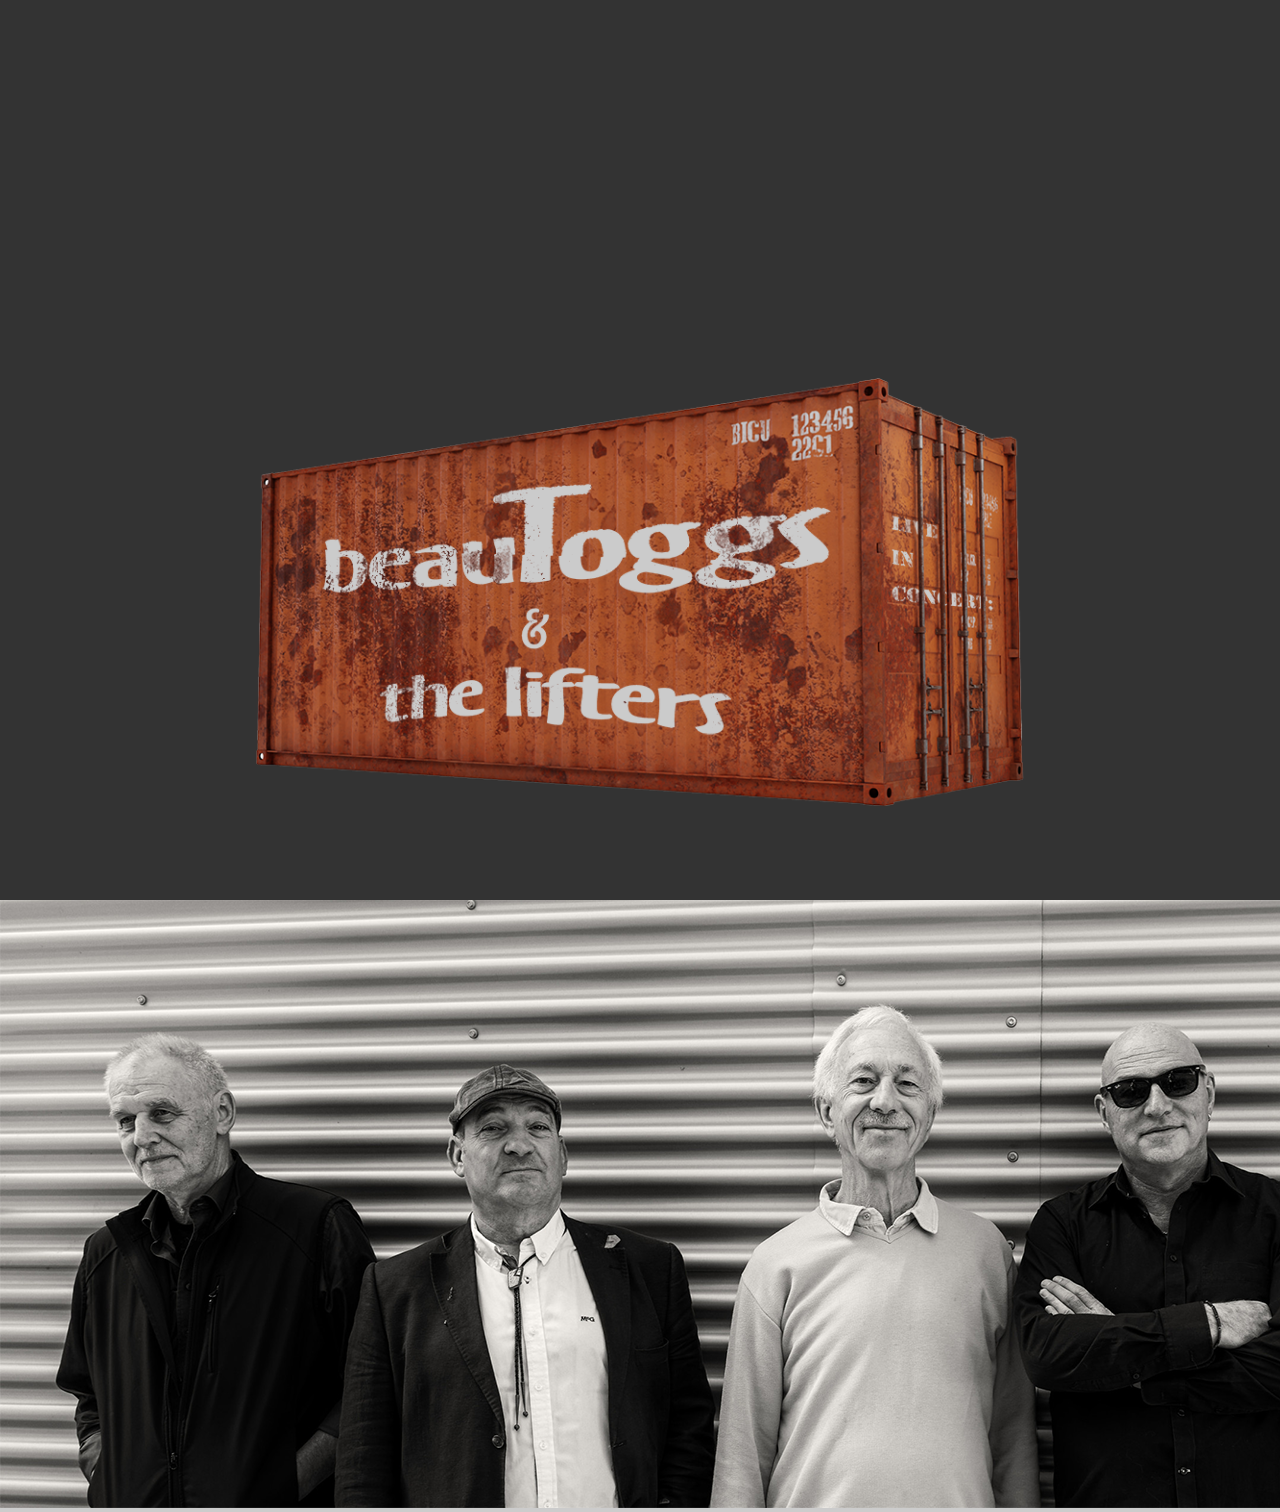
==== index.html @ 51fbb886 "first commit" ====
<!DOCTYPE html>
 <html lang="de">
 <meta charset="UTF-8">
 <title>Beautoggs Develop</title>
 <meta name="viewport" content="width=device-width,initial-scale=1">
 <link rel="stylesheet" href="css/normalize.css">
 <link rel="stylesheet" href="css/styles.css">

 <body>
     <header>
         <div class="banner">
             <img src="pics/banner.png">
         </div>
         <div class="members">
             <img src="pics/martin.png">
             <img src="pics/peter2.jpg">
             <img src="pics/raffael2.jpg">
             <img src="pics/roman.png">
             <img src="pics/heinz1.jpg">
         </div>
         <nav>
             <ul>
                 <li><a href="#index">Home/News</a></li>
                 <li class="pipe">|</li>
                 <li><a href="#band">Band</a></li>
                 <li class="pipe">|</li>
                 <li><a href="#galery">Music/Pics</a></li>
                 <li class="pipe">|</li>
                 <li><a href="#kontakt">Booking</a></li>
             </ul>
         </nav>
         <div class="shipContainer">
             <img src="pics/shipContainer.png">
         </div>
     </header>
     <section id="index">
         <img src="pics/bandFoto1.png">
     </section>


     <script src="https://cdnjs.cloudflare.com/ajax/libs/gsap/3.12.2/gsap.min.js"></script>
     <script src="intro.js"></script>

 </body>

 </html>
---- css/styles.css ----
@import url('https://fonts.googleapis.com/css?family=Patrick+Hand|Open+Sans+Condensed:300&display=swap');

html {
    -webkit-box-sizing: border-box;
    box-sizing: border-box;
}

*,
*:before,
*:after {
    -webkit-box-sizing: inherit;
    box-sizing: inherit;
}

body {
    background-color: #cccccc;
    -webkit-box-sizing: border-box;
}


header {
    background-color: #333333;
    display: grid;
    grid-template-columns: 1fr 1fr;
    grid-template-rows: auto auto;
    grid-template-areas:
        "banner members"
        "nav nav";
    padding: 0 5%;
}

.banner {
    grid-area: banner;
}

.banner img {
    max-width: 300px;
    height: auto;
}

.members {
    grid-area: members;
    display: -webkit-box;
    display: -ms-flexbox;
    display: flex;
    -webkit-box-pack: end;
    -ms-flex-pack: end;
    justify-content: flex-end;
    -webkit-box-align: center;
    -ms-flex-align: center;
    align-items: center;
}

.members img {
    max-height: 150px;
    aspect-ratio: 3/4;

}

nav {
    grid-area: nav;
    justify-self: center;
}

nav ul {
    display: -webkit-inline-box;
    display: -ms-inline-flexbox;
    display: inline-flex;
    list-style: none;
}

nav ul li {
    margin-right: 10px;
}

nav ul li a {
    text-decoration: none;
    color: #feefdb;
    font-family: 'Patrick Hand', sans-serif;
    text-transform: uppercase;
    font-size: 28px;
}

nav ul li a:hover {
    color: #cc6633;
}

.pipe {
    color: #feefdb;
    font-size: 28px;
}

.shipContainer {
    position: absolute;
}

.shipContainer img {
    width: 100%;
    height: auto;
}
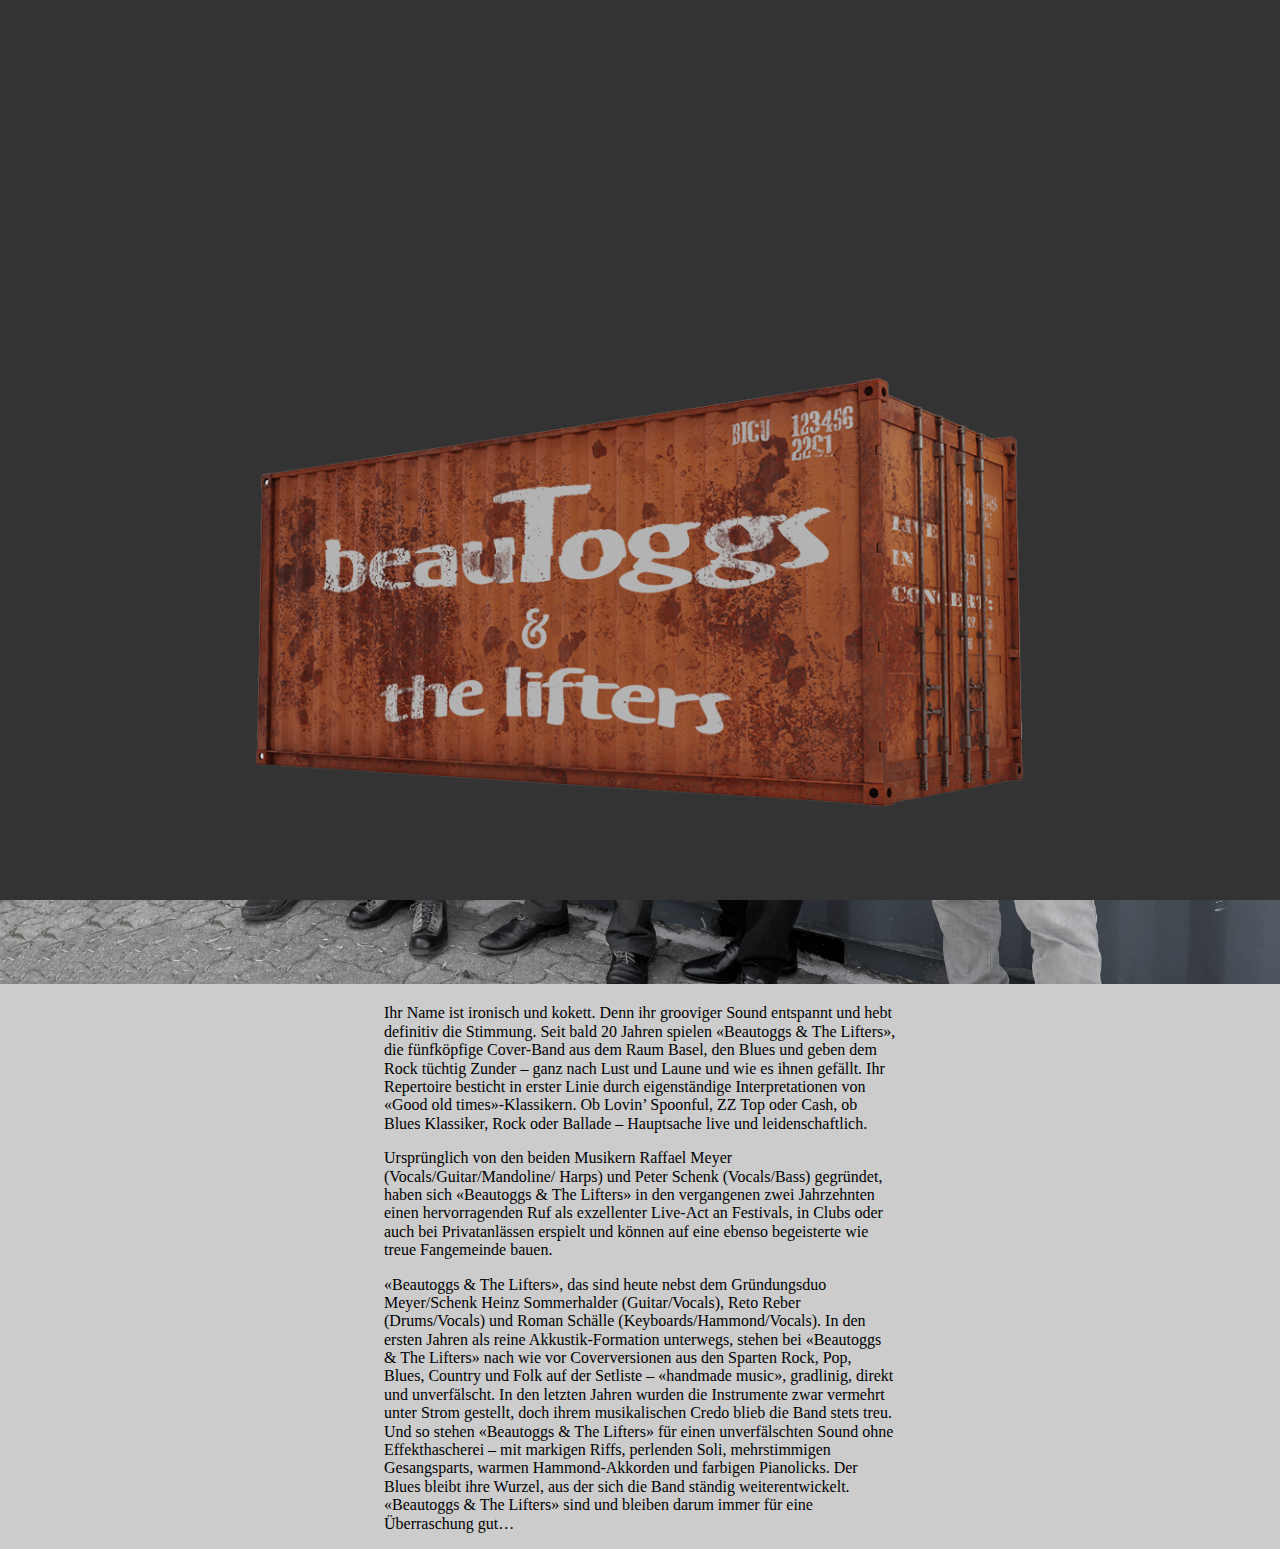
==== commit 21b852c2: "diverse Updates, neue Fotos" ====
--- a/index.html
+++ b/index.html
@@ -34,9 +34,11 @@
          </div>
      </header>
      <section id="index">
-         <img src="pics/bandFoto1.png">
+         <img src="pics/bandfoto2024_1.jpg">
      </section>
-
+     <p>Ihr Name ist ironisch und kokett. Denn ihr grooviger Sound entspannt und hebt definitiv die Stimmung. Seit bald 20 Jahren spielen &laquo;Beautoggs &amp; The Lifters&raquo;, die fünfköpfige Cover-Band aus dem Raum Basel, den Blues und geben dem Rock tüchtig Zunder – ganz nach Lust und Laune und wie es ihnen gefällt. Ihr Repertoire besticht in erster Linie durch eigenständige Interpretationen von &laquo;Good old times&raquo;-Klassikern. Ob Lovin’ Spoonful, ZZ Top oder Cash, ob Blues Klassiker, Rock oder Ballade – Hauptsache live und leidenschaftlich.</p>
+     <p>Ursprünglich von den beiden Musikern Raffael Meyer (Vocals/Guitar/Mandoline/ Harps) und Peter Schenk (Vocals/Bass) gegründet, haben sich &laquo;Beautoggs &amp; The Lifters&raquo; in den vergangenen zwei Jahrzehnten einen hervorragenden Ruf als exzellenter Live-Act an Festivals, in Clubs oder auch bei Privatanlässen erspielt und können auf eine ebenso begeisterte wie treue Fangemeinde bauen.</p>
+     <p>&laquo;Beautoggs &amp; The Lifters&raquo;, das sind heute nebst dem Gründungsduo Meyer/Schenk Heinz Sommerhalder (Guitar/Vocals), Reto Reber (Drums/Vocals) und Roman Schälle (Keyboards/Hammond/Vocals). In den ersten Jahren als reine Akkustik-Formation unterwegs, stehen bei &laquo;Beautoggs &amp; The Lifters&raquo; nach wie vor Coverversionen aus den Sparten Rock, Pop, Blues, Country und Folk auf der Setliste – &laquo;handmade music&raquo;, gradlinig, direkt und unverfälscht. In den letzten Jahren wurden die Instrumente zwar vermehrt unter Strom gestellt, doch ihrem musikalischen Credo blieb die Band stets treu. Und so stehen &laquo;Beautoggs &amp; The Lifters&raquo; für einen unverfälschten Sound ohne Effekthascherei – mit markigen Riffs, perlenden Soli, mehrstimmigen Gesangsparts, warmen Hammond-Akkorden und farbigen Pianolicks. Der Blues bleibt ihre Wurzel, aus der sich die Band ständig weiterentwickelt. &laquo;Beautoggs &amp; The Lifters&raquo; sind und bleiben darum immer für eine Überraschung gut…</p>
 
      <script src="https://cdnjs.cloudflare.com/ajax/libs/gsap/3.12.2/gsap.min.js"></script>
      <script src="intro.js"></script>
--- a/css/styles.css
+++ b/css/styles.css
@@ -1,4 +1,8 @@
 @import url('https://fonts.googleapis.com/css?family=Patrick+Hand|Open+Sans+Condensed:300&display=swap');
+
+:root {
+    --headerHeight: 270px;
+}
 
 html {
     -webkit-box-sizing: border-box;
@@ -17,6 +21,10 @@
     -webkit-box-sizing: border-box;
 }
 
+img {
+    width: 100%;
+    height: auto;
+}
 
 header {
     background-color: #333333;
@@ -26,7 +34,10 @@
     grid-template-areas:
         "banner members"
         "nav nav";
+    width: 100vw;
+    height: 270px;
     padding: 0 5%;
+    position: fixed;
 }
 
 .banner {
@@ -35,7 +46,6 @@
 
 .banner img {
     max-width: 300px;
-    height: auto;
 }
 
 .members {
@@ -53,8 +63,7 @@
 
 .members img {
     max-height: 150px;
-    aspect-ratio: 3/4;
-
+    width: auto;
 }
 
 nav {
@@ -94,7 +103,10 @@
     position: absolute;
 }
 
-.shipContainer img {
-    width: 100%;
-    height: auto;
+#index {
+    padding-top: var(--headerHeight);
 }
+
+p {
+    padding: 0 30%;
+}
